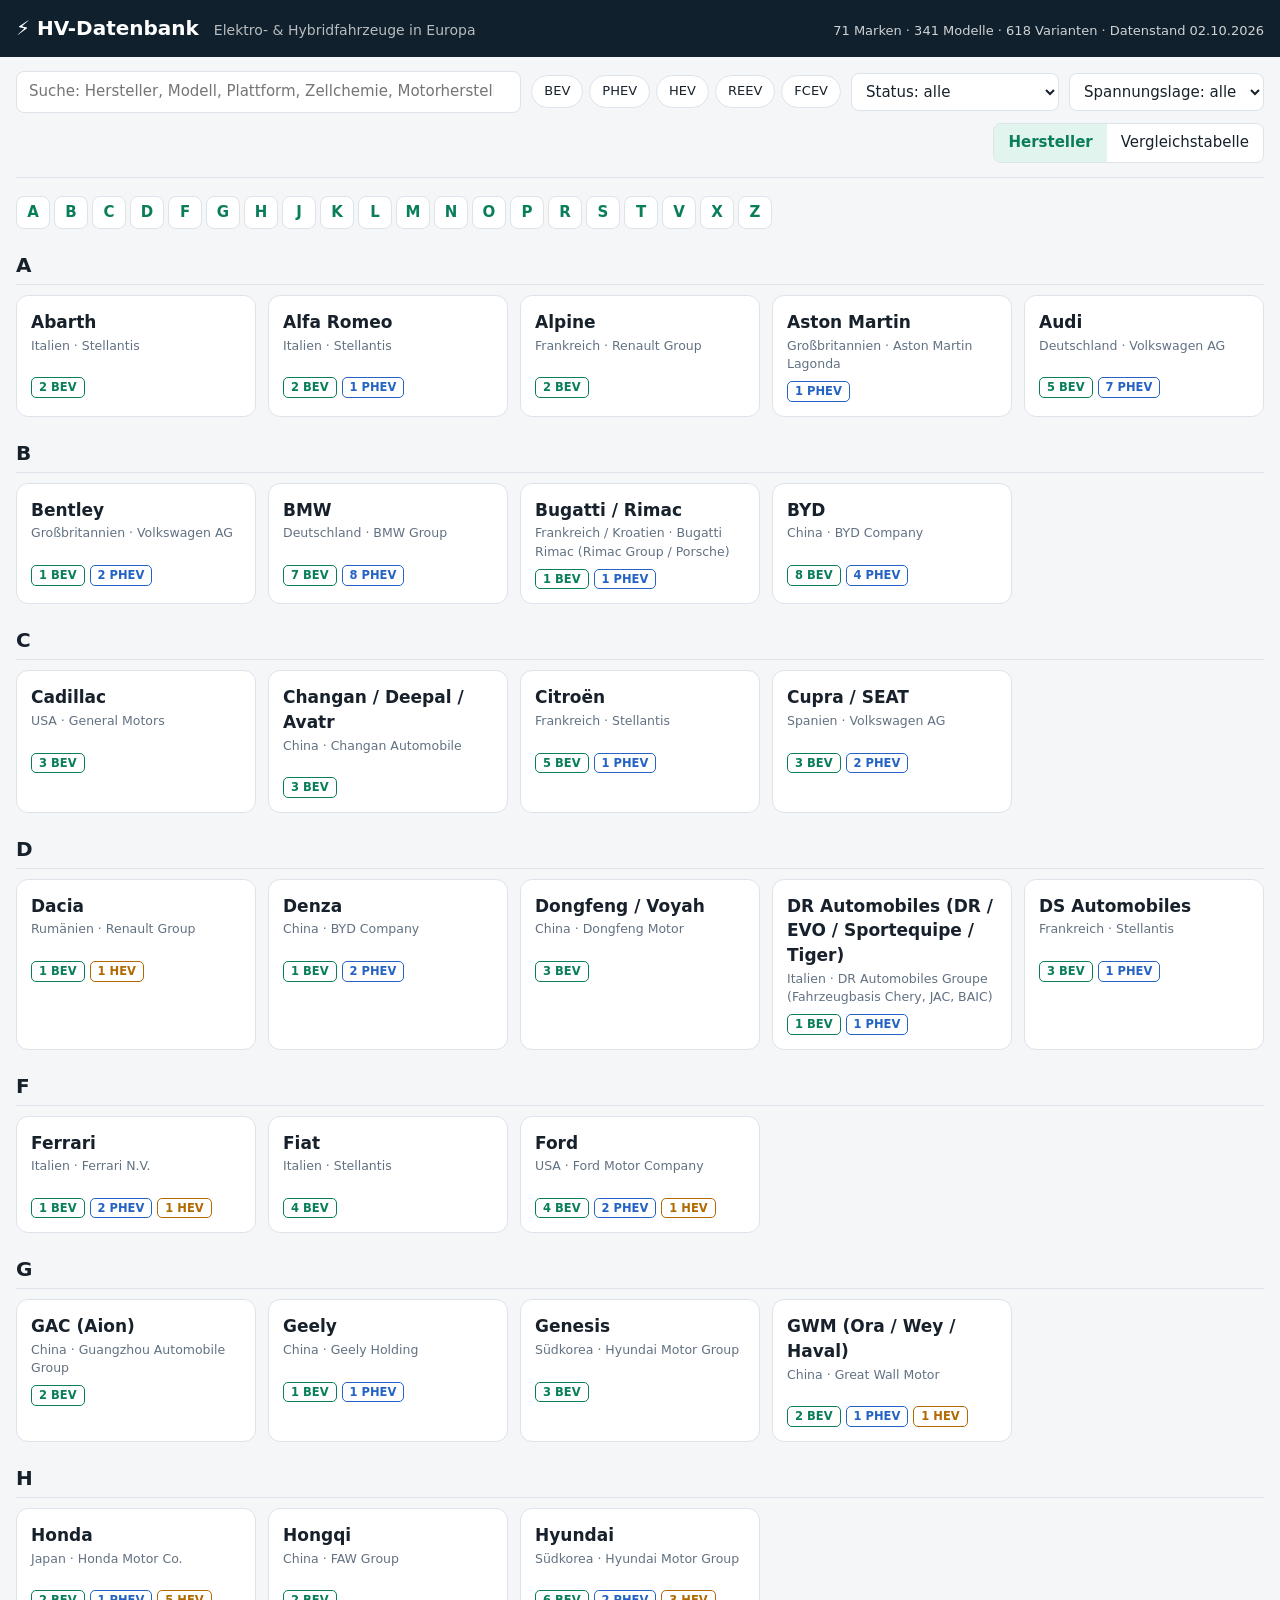
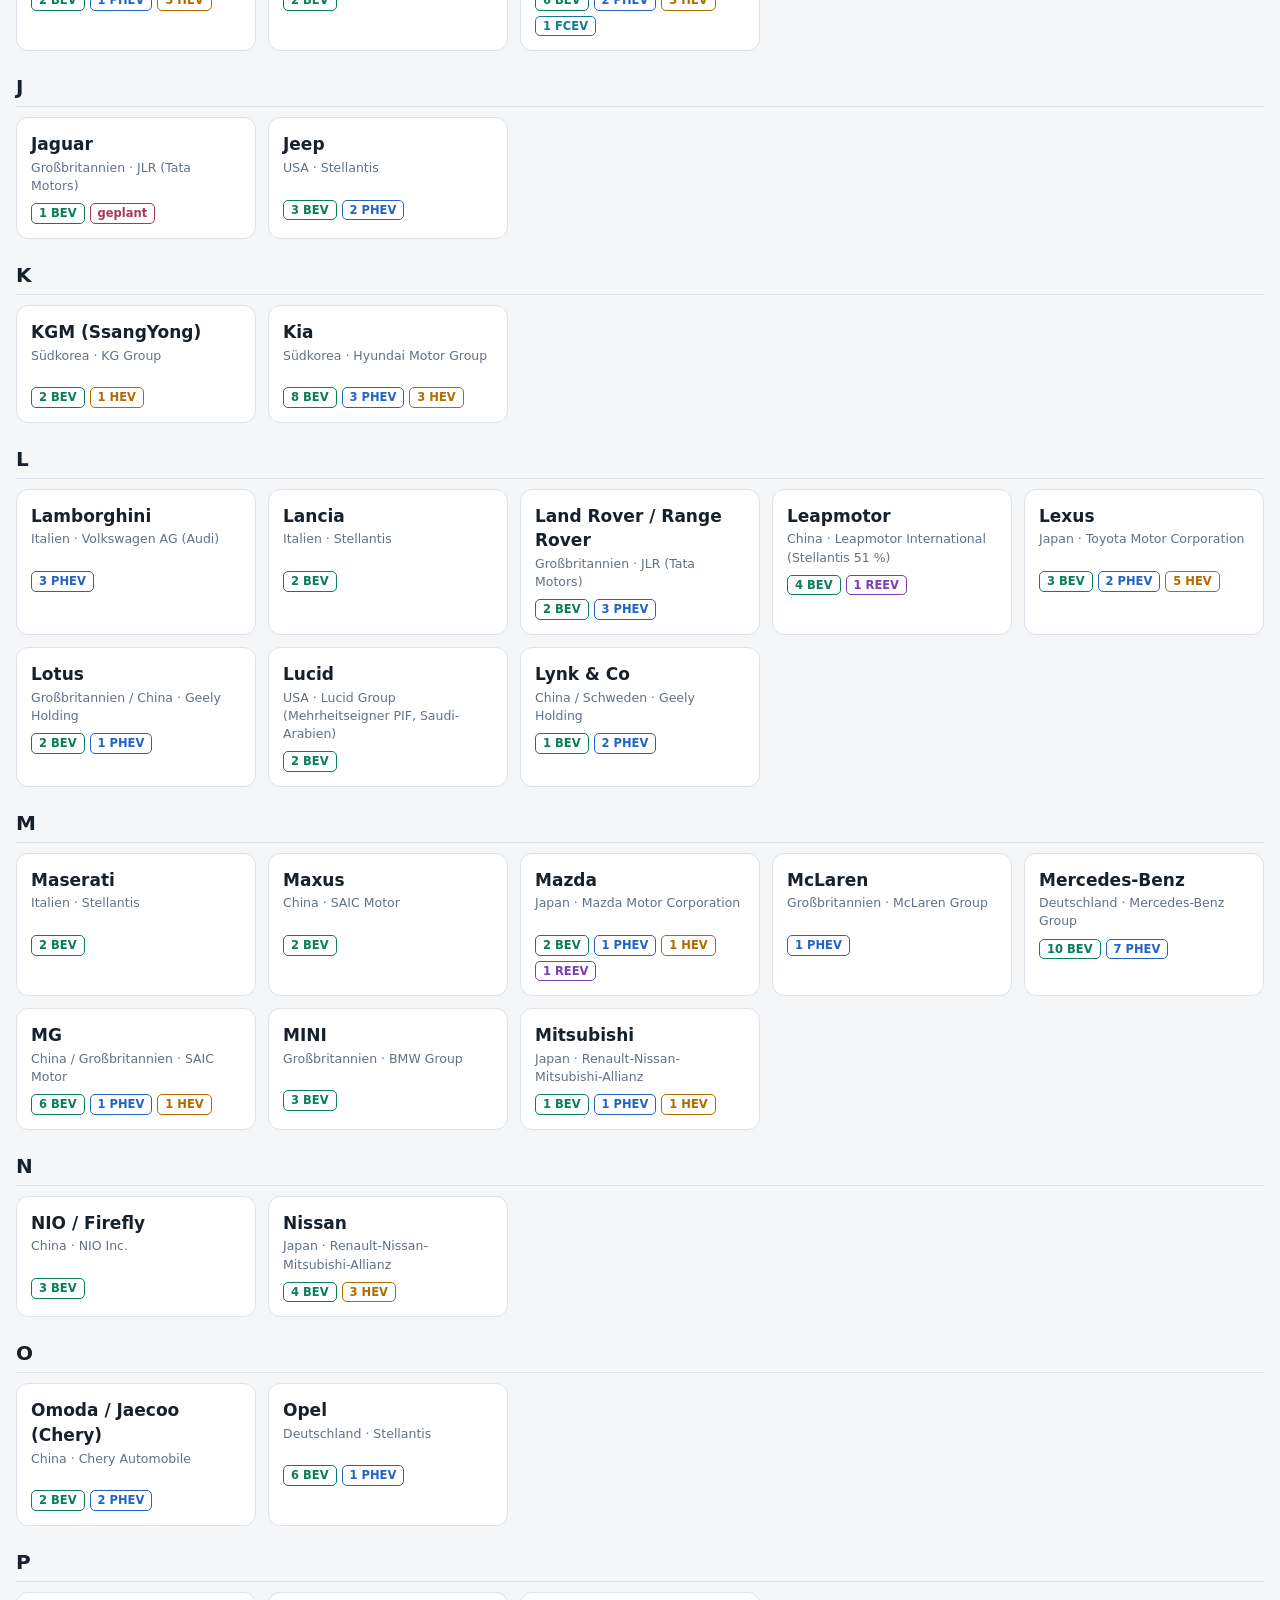
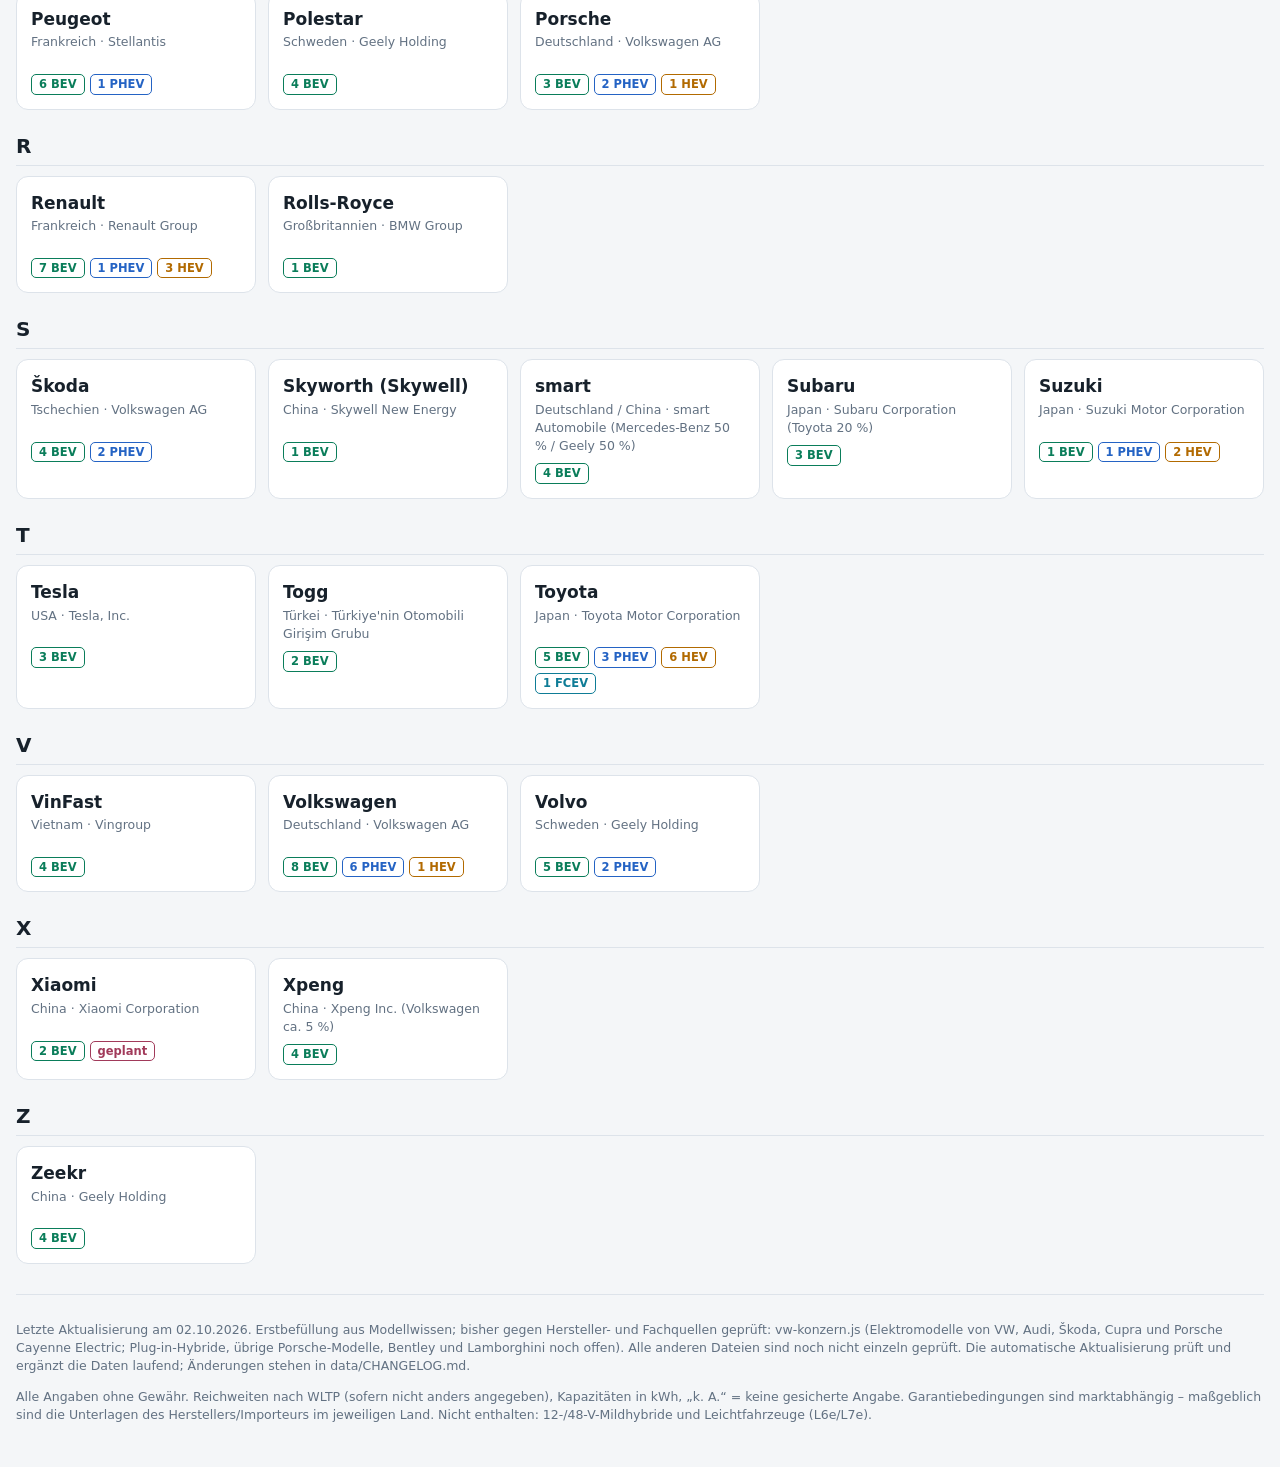
==== index.html @ 754e9dab "HV-Datenbank: Webapp und Datenstand 2026-10-02" ====
<!doctype html>
<html lang="de">
<head>
<meta charset="utf-8">
<meta name="viewport" content="width=device-width, initial-scale=1">
<title>HV-Datenbank – Elektro- & Hybridfahrzeuge Europa</title>
<link rel="stylesheet" href="styles.css">
</head>
<body>
<header class="top">
  <div class="wrap">
    <a class="logo" href="#start">⚡ HV-Datenbank <span>Elektro- &amp; Hybridfahrzeuge in Europa</span></a>
    <div id="stats" class="stats"></div>
  </div>
</header>

<div class="wrap">
  <div class="toolbar">
    <input id="q" type="search" placeholder="Suche: Hersteller, Modell, Plattform, Zellchemie, Motorhersteller …" autocomplete="off">
    <div id="typeChips" class="chips"></div>
    <select id="fStatus" title="Status">
      <option value="">Status: alle</option>
      <option value="available">verfügbar</option>
      <option value="planned">geplant / angekündigt</option>
    </select>
    <select id="fVolt" title="Spannungslage">
      <option value="">Spannungslage: alle</option>
      <option value="400">400-V-Klasse</option>
      <option value="800">800-V-Klasse</option>
    </select>
    <nav class="views">
      <a href="#start" id="navBrands">Hersteller</a>
      <a href="#tabelle" id="navTable">Vergleichstabelle</a>
    </nav>
  </div>
  <main id="app"><p class="muted">Daten werden geladen …</p></main>
  <footer>
    <p id="metaNote"></p>
    <p>Alle Angaben ohne Gewähr. Reichweiten nach WLTP (sofern nicht anders angegeben), Kapazitäten in kWh, „k. A.“ = keine gesicherte Angabe.
    Garantiebedingungen sind marktabhängig – maßgeblich sind die Unterlagen des Herstellers/Importeurs im jeweiligen Land.
    Nicht enthalten: 12-/48-V-Mildhybride und Leichtfahrzeuge (L6e/L7e).</p>
  </footer>
</div>

<script src="data/manifest.js"></script>
<script src="app.js"></script>
</body>
</html>
---- styles.css ----
:root {
  --bg: #f4f6f8; --card: #fff; --text: #17212b; --muted: #627182; --line: #dde3ea;
  --accent: #0a7d5a; --accent-soft: #e2f4ee; --head: #10202c;
  --bev: #0a7d5a; --phev: #2463c4; --hev: #b26a00; --reev: #7a3fb5; --fcev: #0e7c96; --plan: #a13a5a;
  --on-accent: #fff; --on-head: #fff;
}
/* Dunkle Werte zweimal: Systemeinstellung (sofern nicht ausdrücklich hell gewählt) und ausdrückliche Wahl */
@media (prefers-color-scheme: dark) {
  :root:not([data-theme="light"]) { --bg: #10161c; --card: #19222b; --text: #e6ecf1; --muted: #93a2b1; --line: #2b3742;
    --accent: #3fcf9f; --accent-soft: #17352c; --head: #0b1116;
    --bev: #3fcf9f; --phev: #78a9f5; --hev: #e5a340; --reev: #b891e8; --fcev: #5cc8de; --plan: #e58aa6;
    --on-accent: #06231a; color-scheme: dark; }
}
:root[data-theme="dark"] { --bg: #10161c; --card: #19222b; --text: #e6ecf1; --muted: #93a2b1; --line: #2b3742;
  --accent: #3fcf9f; --accent-soft: #17352c; --head: #0b1116;
  --bev: #3fcf9f; --phev: #78a9f5; --hev: #e5a340; --reev: #b891e8; --fcev: #5cc8de; --plan: #e58aa6;
  --on-accent: #06231a; color-scheme: dark; }
* { box-sizing: border-box; }
body { margin: 0; background: var(--bg); color: var(--text); font: 15px/1.45 "Segoe UI", system-ui, sans-serif; }
.wrap { max-width: 1280px; margin: 0 auto; padding: 0 16px; }
a { color: var(--accent); }
.muted { color: var(--muted); }

.top { background: var(--head); color: var(--on-head); padding: 14px 0; }
.top .wrap { display: flex; flex-wrap: wrap; gap: 8px 24px; align-items: baseline; justify-content: space-between; }
.logo { color: var(--on-head); text-decoration: none; font-size: 20px; font-weight: 700; }
.logo span { font-weight: 400; font-size: 14px; opacity: .7; margin-left: 8px; }
.stats { font-size: 13px; opacity: .8; }

.toolbar { display: flex; flex-wrap: wrap; gap: 10px; align-items: center; padding: 14px 0; position: sticky; top: env(safe-area-inset-top, 0px); background: var(--bg); z-index: 5; border-bottom: 1px solid var(--line); }
.toolbar input[type=search] { flex: 1 1 280px; padding: 9px 12px; }
.toolbar input, .toolbar select, button { font: inherit; color: var(--text); background: var(--card); border: 1px solid var(--line); border-radius: 8px; padding: 8px 10px; }
button { cursor: pointer; }
.chips { display: flex; gap: 6px; flex-wrap: wrap; }
.chip { border: 1px solid var(--line); background: var(--card); border-radius: 999px; padding: 6px 12px; cursor: pointer; font-size: 13px; user-select: none; }
.chip.on { background: var(--accent); border-color: var(--accent); color: var(--on-accent); }

.az { display: flex; flex-wrap: wrap; gap: 4px; margin-bottom: 4px; }
.az button { min-width: 34px; padding: 5px 0; font-weight: 600; color: var(--accent); }
.az button:hover { border-color: var(--accent); }
.letter { scroll-margin-top: 130px; }
.letter h2 { font-size: 20px; color: var(--text); border-bottom: 1px solid var(--line); padding-bottom: 4px; }
:focus-visible { outline: 2px solid var(--accent); outline-offset: 2px; }
.views { display: flex; margin-left: auto; border: 1px solid var(--line); border-radius: 8px; overflow: hidden; }
.views a { padding: 8px 14px; text-decoration: none; color: var(--text); background: var(--card); }
.views a.on { background: var(--accent-soft); color: var(--accent); font-weight: 600; }

main { padding: 18px 0 30px; min-height: 60vh; }
h1 { font-size: 26px; margin: 0 0 4px; }
h2 { font-size: 16px; margin: 22px 0 10px; color: var(--muted); text-transform: uppercase; letter-spacing: .05em; }

.grid { display: grid; grid-template-columns: repeat(auto-fill, minmax(230px, 1fr)); gap: 12px; }
.bcard { display: block; background: var(--card); border: 1px solid var(--line); border-radius: 12px; padding: 14px; text-decoration: none; color: var(--text); transition: border-color .15s, transform .15s; }
.bcard:hover { border-color: var(--accent); transform: translateY(-2px); }
.bcard h3 { margin: 0 0 2px; font-size: 17px; }
.bcard .sub { font-size: 12.5px; color: var(--muted); min-height: 2.6em; }
.badges { display: flex; gap: 5px; flex-wrap: wrap; margin-top: 8px; }

.badge { display: inline-block; font-size: 11.5px; font-weight: 700; border-radius: 5px; padding: 1px 7px; border: 1px solid currentColor; white-space: nowrap; }
.t-BEV { color: var(--bev); } .t-PHEV { color: var(--phev); } .t-HEV { color: var(--hev); }
.t-REEV { color: var(--reev); } .t-FCEV { color: var(--fcev); } .t-plan { color: var(--plan); }

.back { display: inline-block; margin-bottom: 10px; text-decoration: none; }
.panel { background: var(--card); border: 1px solid var(--line); border-radius: 12px; padding: 14px 16px; }
dl.kv { display: grid; grid-template-columns: max-content 1fr; gap: 4px 16px; margin: 0; }
dl.kv dt { color: var(--muted); }
dl.kv dd { margin: 0; }

details.model { background: var(--card); border: 1px solid var(--line); border-radius: 12px; margin-bottom: 10px; }
details.model[open] { border-color: var(--accent); }
details.model summary { cursor: pointer; padding: 12px 16px; display: flex; flex-wrap: wrap; gap: 6px 14px; align-items: center; list-style: none; }
details.model summary::-webkit-details-marker { display: none; }
details.model summary::before { content: "▸"; color: var(--muted); }
details.model[open] summary::before { content: "▾"; }
.mname { font-weight: 700; font-size: 16px; }
.mkey { color: var(--muted); font-size: 13px; }
.mbody { padding: 0 16px 16px; }
.mbody p.note { margin: 10px 0; padding: 8px 12px; background: var(--accent-soft); border-radius: 8px; font-size: 14px; }

.scroll { overflow-x: auto; }
table { border-collapse: collapse; width: 100%; font-size: 13.5px; }
th, td { text-align: left; padding: 6px 10px; border-bottom: 1px solid var(--line); vertical-align: top; }
table.spec th.sec { background: var(--accent-soft); color: var(--accent); font-size: 12px; text-transform: uppercase; letter-spacing: .05em; }
table.spec td:first-child { color: var(--muted); white-space: nowrap; width: 220px; }
table.spec thead th { font-size: 14px; }
td.na { color: var(--muted); opacity: .6; }

table.all th { cursor: pointer; white-space: nowrap; position: sticky; top: 0; background: var(--card); }
table.all th.sorted { color: var(--accent); }
table.all tbody tr { cursor: pointer; }
table.all tbody tr:hover { background: var(--accent-soft); }
table.all td.num { text-align: right; font-variant-numeric: tabular-nums; }
.tablebar { display: flex; justify-content: space-between; align-items: center; margin-bottom: 10px; gap: 10px; flex-wrap: wrap; }

footer { color: var(--muted); font-size: 12.5px; border-top: 1px solid var(--line); padding: 14px 0 30px; }
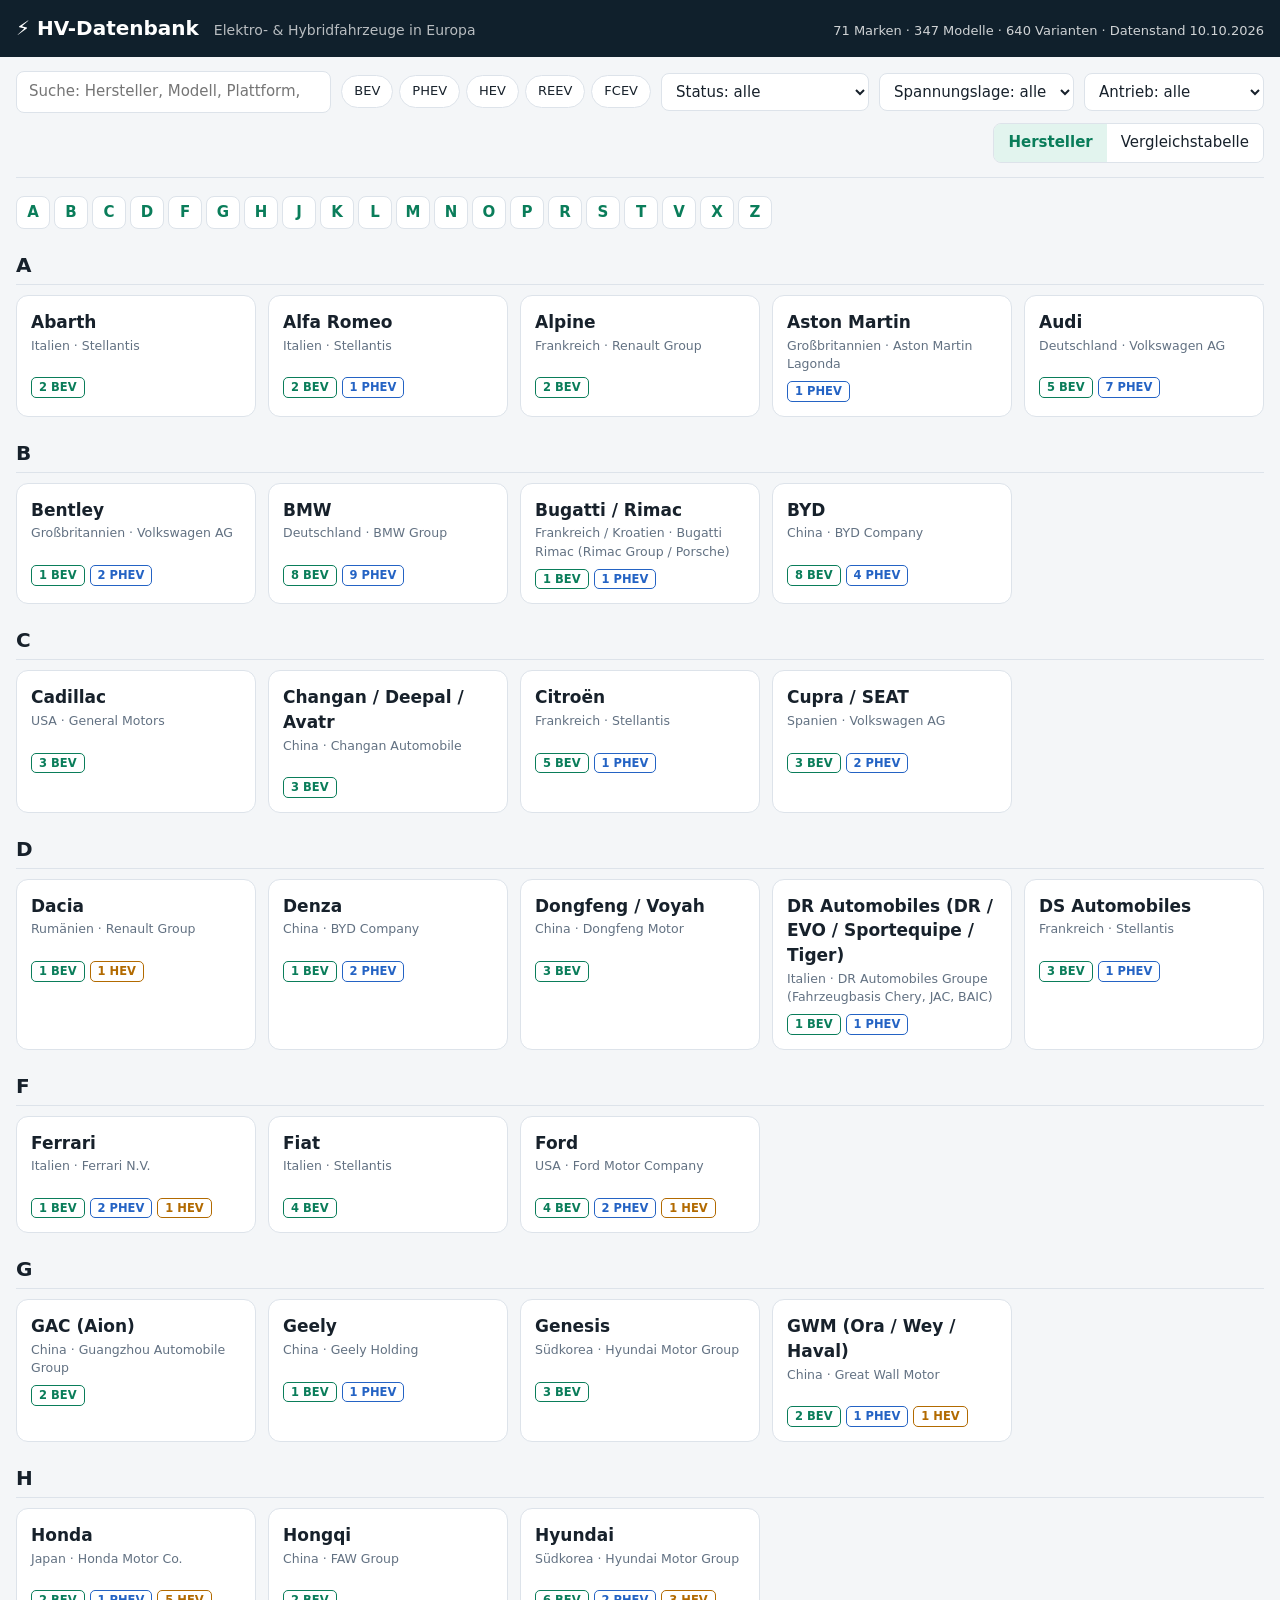
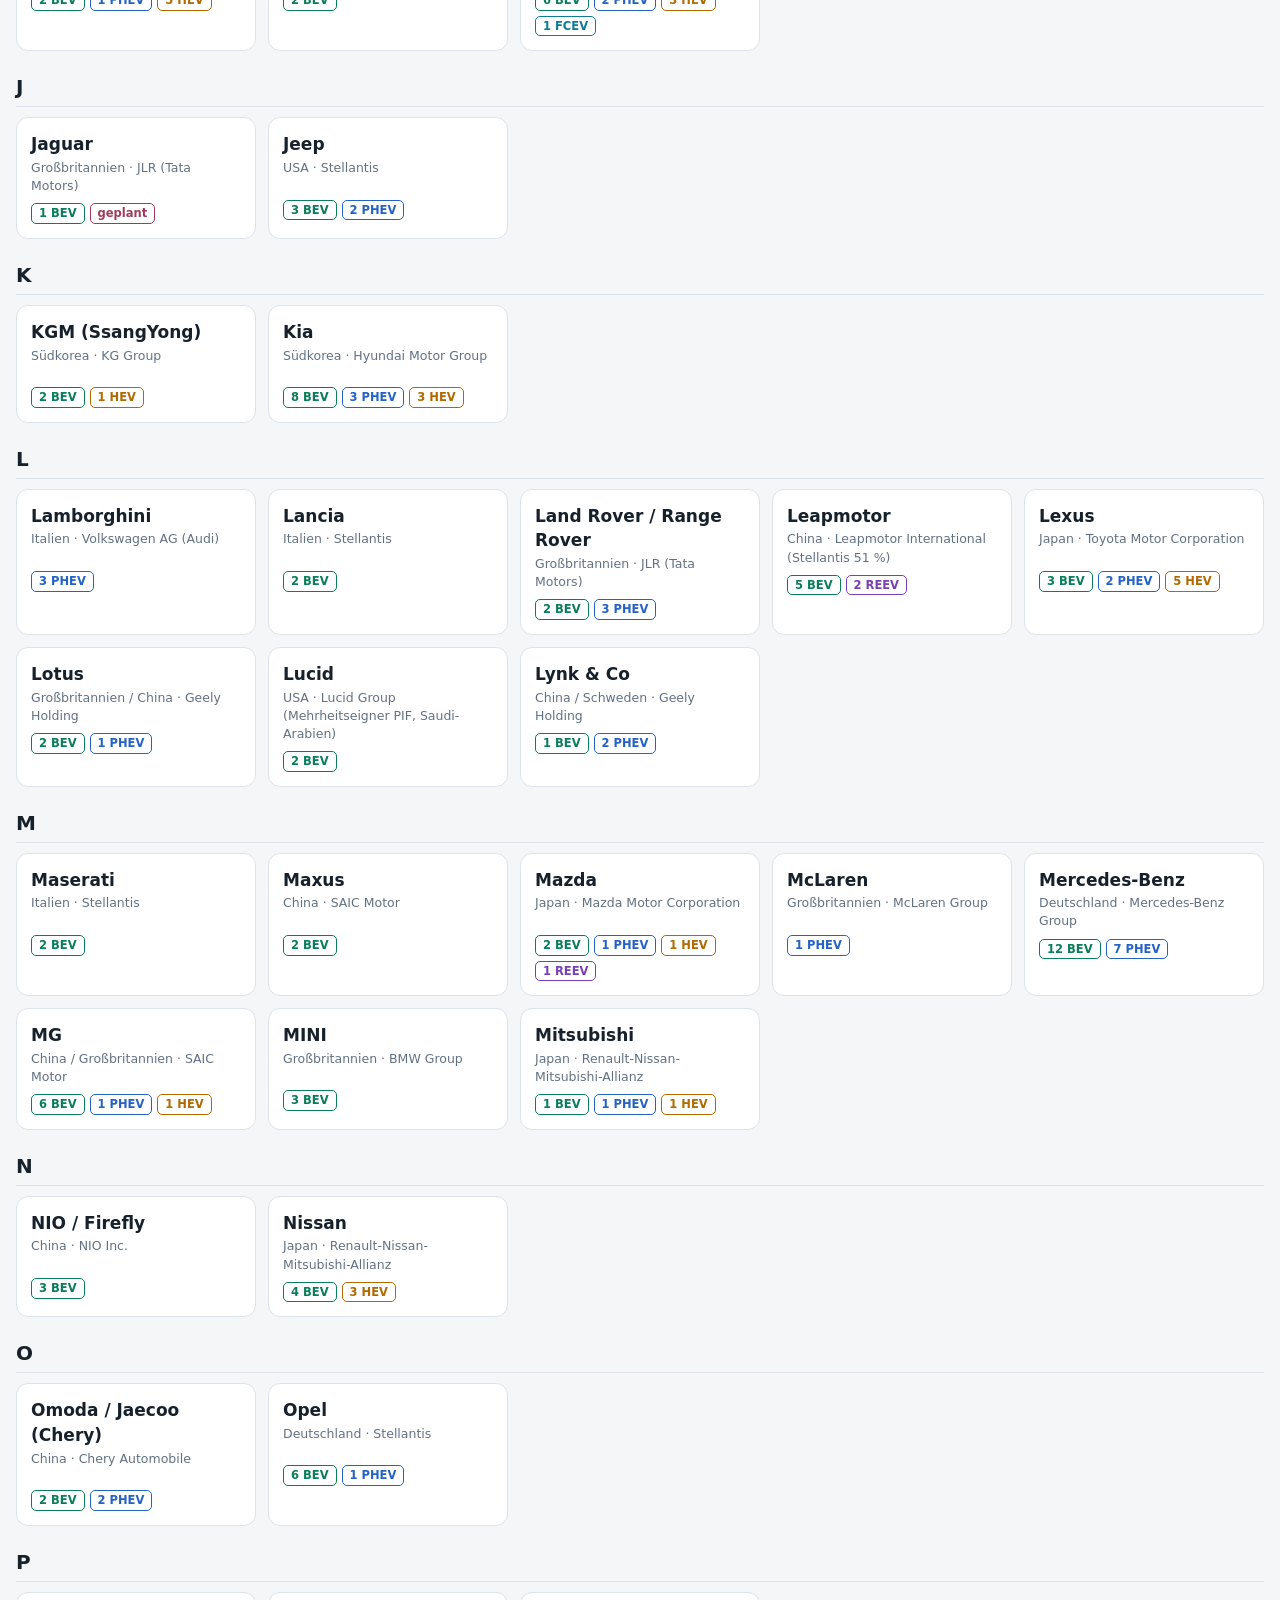
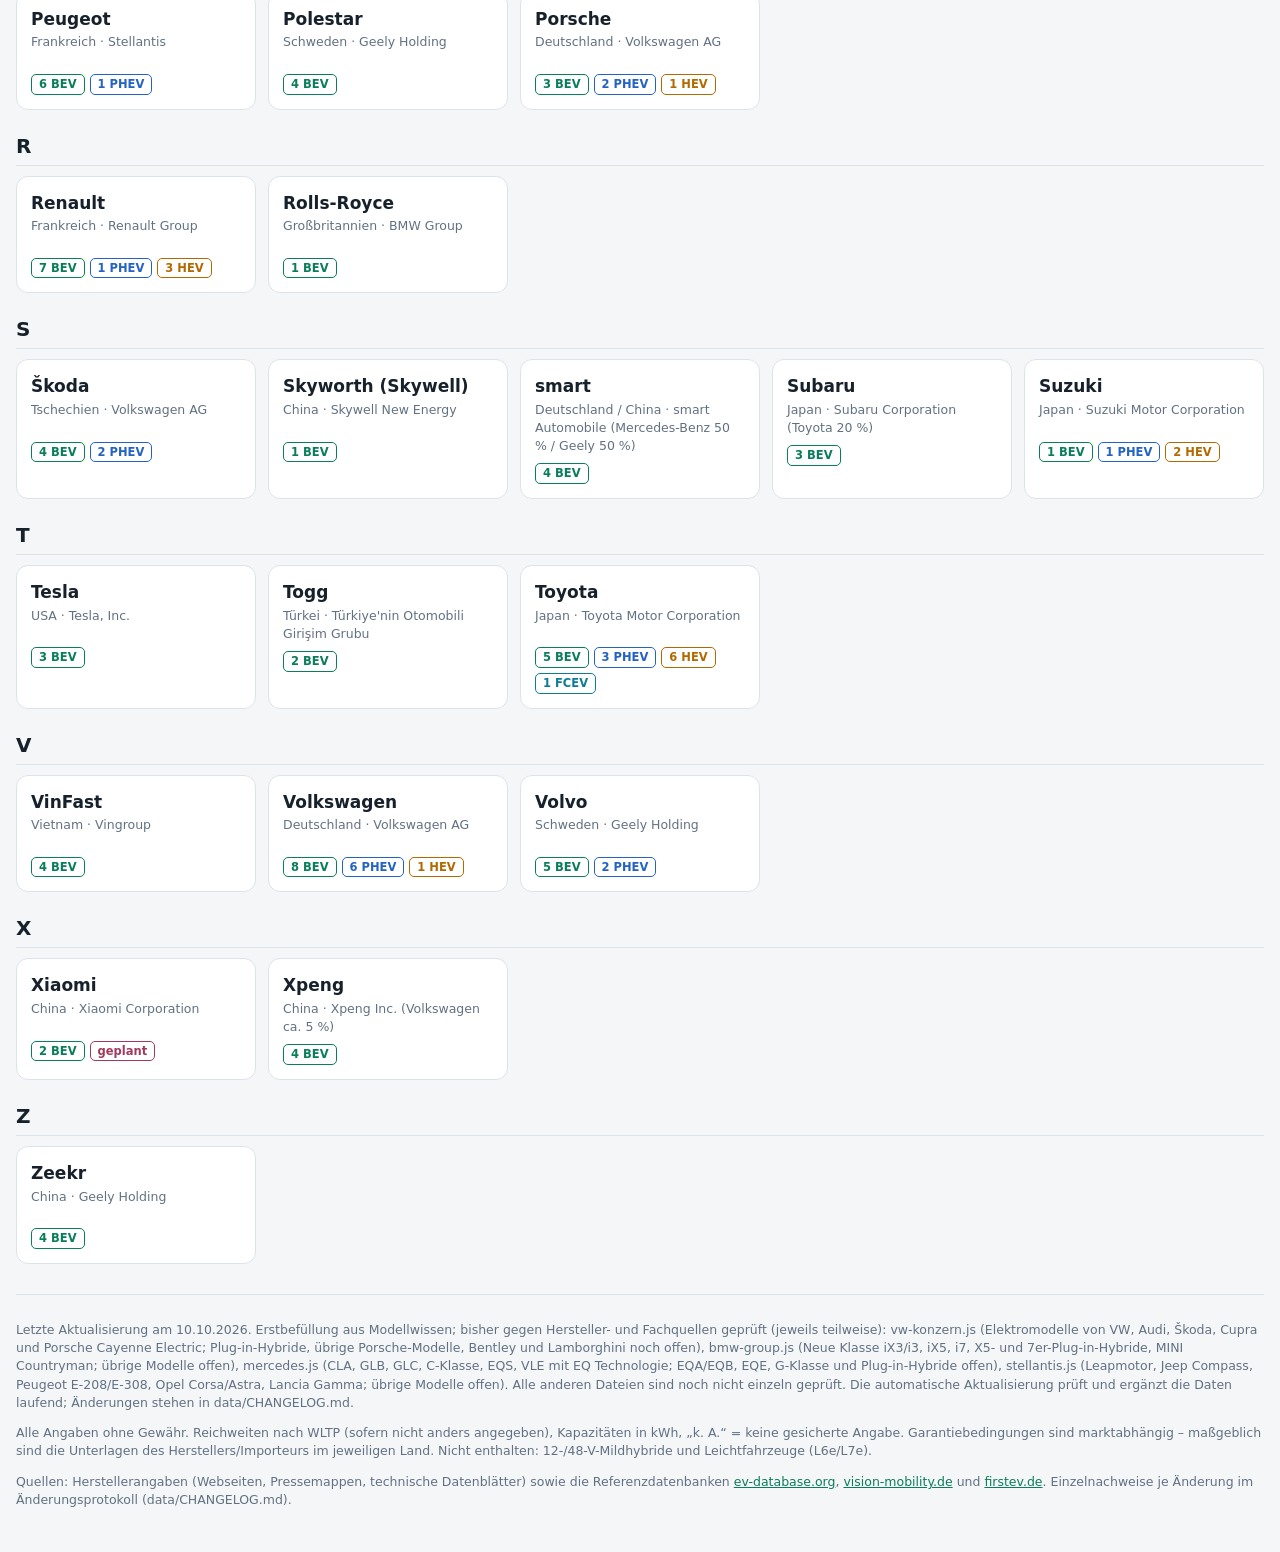
==== commit 9ee000e8: "Antriebsfilter (Allrad/Vorderachse/Hinterachse), Referenzquellen ev-database.org, vision-mobility.de" ====
--- a/index.html
+++ b/index.html
@@ -28,6 +28,12 @@
       <option value="400">400-V-Klasse</option>
       <option value="800">800-V-Klasse</option>
     </select>
+    <select id="fDrive" title="Antrieb">
+      <option value="">Antrieb: alle</option>
+      <option value="AWD">Allradantrieb</option>
+      <option value="FWD">Vorderachsantrieb</option>
+      <option value="RWD">Hinterachsantrieb</option>
+    </select>
     <nav class="views">
       <a href="#start" id="navBrands">Hersteller</a>
       <a href="#tabelle" id="navTable">Vergleichstabelle</a>
@@ -39,6 +45,11 @@
     <p>Alle Angaben ohne Gewähr. Reichweiten nach WLTP (sofern nicht anders angegeben), Kapazitäten in kWh, „k. A.“ = keine gesicherte Angabe.
     Garantiebedingungen sind marktabhängig – maßgeblich sind die Unterlagen des Herstellers/Importeurs im jeweiligen Land.
     Nicht enthalten: 12-/48-V-Mildhybride und Leichtfahrzeuge (L6e/L7e).</p>
+    <p>Quellen: Herstellerangaben (Webseiten, Pressemappen, technische Datenblätter) sowie die Referenzdatenbanken
+    <a href="https://ev-database.org/de" target="_blank" rel="noopener">ev-database.org</a>,
+    <a href="https://vision-mobility.de/" target="_blank" rel="noopener">vision-mobility.de</a> und
+    <a href="https://firstev.de/elektroautos-uebersicht/" target="_blank" rel="noopener">firstev.de</a>.
+    Einzelnachweise je Änderung im Änderungsprotokoll (data/CHANGELOG.md).</p>
   </footer>
 </div>
 
